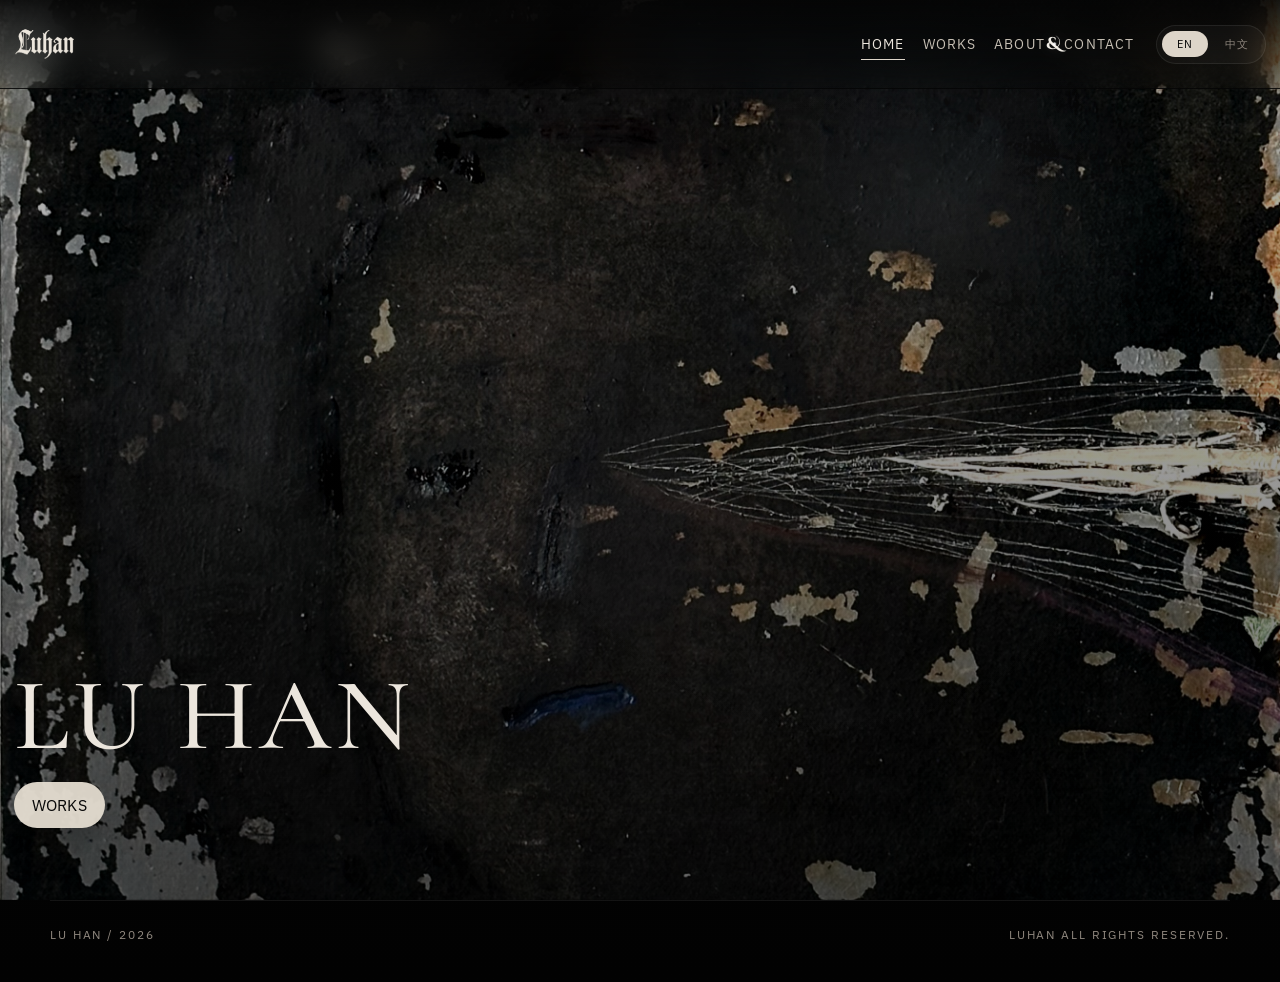
==== index.html @ 424c0e3d "Initial site release" ====
﻿<!DOCTYPE html>
<html lang="en">
  <head>
    <meta charset="UTF-8">
    <meta name="viewport" content="width=device-width, initial-scale=1.0">
    <title>Lu Han</title>
    <meta name="description" content="Official website of painter Lu Han.">
    <link rel="preconnect" href="https://fonts.googleapis.com">
    <link rel="preconnect" href="https://fonts.gstatic.com" crossorigin>
    <link href="https://fonts.googleapis.com/css2?family=Cinzel+Decorative:wght@400;700&family=Cormorant+Garamond:wght@400;500;600&family=IBM+Plex+Sans:wght@300;400;500;600&family=Noto+Serif+SC:wght@400;500;600&display=swap" rel="stylesheet">
    <link rel="stylesheet" href="./assets/css/styles.css">
    <script src="./assets/js/site-data.js" defer></script>
    <script src="./assets/js/site.js" defer></script>
  </head>
  <body data-page="home" data-base=".">
    <header class="site-header">
      <div class="site-header__inner">
        <a class="brand brand--home" href="./index.html" aria-label="Lu Han home">
          <img class="brand__signature" id="home-brand-logo" src="" alt="">
        </a>
        <div class="site-nav">
          <nav class="site-nav__links" aria-label="Primary">
            <a href="./index.html" aria-current="page" data-i18n="nav.home">Home</a>
            <a href="./works/index.html" data-i18n="nav.works">Works</a>
            <a href="./about.html" data-i18n="nav.aboutContact">About&Contact</a>
          </nav>
          <div class="language-toggle" aria-label="Language switcher">
            <button class="language-toggle__button" type="button" data-lang-button="en">EN</button>
            <button class="language-toggle__button" type="button" data-lang-button="zh">中文</button>
          </div>
        </div>
      </div>
    </header>

    <main class="main">
      <section class="hero" aria-label="Homepage hero">
        <div class="hero__stage" id="hero-stage" aria-hidden="true"></div>
        <div class="hero__inner">
          <div class="hero__content reveal">
            <h1 class="hero__artist" data-artist-name>Lu Han</h1>
            <div class="hero__cta-row">
              <a class="button-link" href="./works/index.html" data-i18n="home.ctaYear">WORKS</a>
            </div>
          </div>
        </div>
      </section>
    </main>

    <footer class="site-footer">
      <div class="site-footer__inner">
        <span><span data-artist-name>Lu Han</span> / <span data-current-year></span></span>
        <div class="site-footer__links">

          <span>LUHAN All rights reserved.</span>

        </div>
      </div>
    </footer>
  </body>
</html>
---- assets/css/styles.css ----
﻿:root {
  --bg: #050505;
  --bg-deep: #020202;
  --bg-panel: rgba(14, 14, 14, 0.84);
  --bg-panel-strong: rgba(18, 18, 18, 0.92);
  --text: #ece6dd;
  --text-soft: #c5beb3;
  --text-dim: #8f877e;
  --line: rgba(255, 255, 255, 0.08);
  --line-strong: rgba(255, 255, 255, 0.16);
  --accent: #ddd5c9;
  --accent-soft: rgba(221, 213, 201, 0.12);
  --shadow: 0 24px 90px rgba(0, 0, 0, 0.34);
  --radius-lg: 28px;
  --radius-md: 18px;
  --radius-sm: 12px;
  --site-width: min(1180px, calc(100vw - 56px));
  --site-width-wide: min(1360px, calc(100vw - 48px));
  --header-height: 88px;
  --sans: "IBM Plex Sans", "Segoe UI", sans-serif;
  --serif: "Cormorant Garamond", Georgia, serif;
  --serif-zh: "Noto Serif SC", "Source Han Serif SC", serif;
  --display: "Cinzel Decorative", "Cormorant Garamond", serif;
  --transition-fast: 220ms ease;
  --transition-medium: 360ms cubic-bezier(0.2, 0.7, 0.2, 1);
  --transition-slow: 520ms cubic-bezier(0.18, 0.72, 0.2, 1);
}

* {
  box-sizing: border-box;
}

html {
  color-scheme: dark;
  scroll-behavior: smooth;
}

body {
  margin: 0;
  min-height: 100vh;
  color: var(--text);
  background:
    radial-gradient(circle at top left, rgba(94, 86, 77, 0.12), transparent 34%),
    radial-gradient(circle at 78% 12%, rgba(255, 255, 255, 0.045), transparent 24%),
    linear-gradient(180deg, #080808 0%, #040404 46%, #020202 100%);
  font-family: var(--sans);
  letter-spacing: 0.01em;
  overflow-x: hidden;
  position: relative;
}

body::before,
body::after {
  content: "";
  position: fixed;
  inset: 0;
  pointer-events: none;
  z-index: -2;
}

body::before {
  background:
    linear-gradient(90deg, rgba(255, 255, 255, 0.018) 1px, transparent 1px),
    linear-gradient(rgba(255, 255, 255, 0.018) 1px, transparent 1px);
  background-size: 78px 78px;
  mask-image: radial-gradient(circle at center, black, transparent 86%);
  opacity: 0.2;
}

body::after {
  background:
    radial-gradient(circle at 24% 16%, rgba(255, 255, 255, 0.04), transparent 18%),
    radial-gradient(circle at 74% 28%, rgba(255, 255, 255, 0.028), transparent 26%),
    radial-gradient(circle at 50% 100%, rgba(255, 255, 255, 0.02), transparent 34%);
  opacity: 0.5;
  z-index: -3;
}

a {
  color: inherit;
  text-decoration: none;
}

button,
a {
  -webkit-tap-highlight-color: transparent;
}

img {
  display: block;
  max-width: 100%;
}

button {
  font: inherit;
  color: inherit;
  background: none;
  border: 0;
  cursor: pointer;
}

body[data-lang="zh"] h1,
body[data-lang="zh"] h2,
body[data-lang="zh"] h3,
body[data-lang="zh"] .brand__name,
body[data-lang="zh"] .hero__artist,
body[data-lang="zh"] .page-title,
body[data-lang="zh"] .archive-title,
body[data-lang="zh"] .year-card__year,
body[data-lang="zh"] .scale-group__title,
body[data-lang="zh"] .modal__title {
  font-family: var(--serif-zh);
}

.site-header {
  position: sticky;
  top: 0;
  z-index: 40;
  backdrop-filter: blur(18px);
  background: linear-gradient(180deg, rgba(5, 5, 5, 0.94), rgba(5, 5, 5, 0.6));
  border-bottom: 1px solid rgba(255, 255, 255, 0.05);
}

body[data-page="home"] .site-header {
  position: fixed;
  left: 0;
  right: 0;
  background: linear-gradient(180deg, rgba(5, 5, 5, 0.88), rgba(5, 5, 5, 0.1));
  border-bottom-color: transparent;
}

.site-header__inner,
.site-footer__inner,
.site-shell,
.hero__inner {
  width: var(--site-width);
  margin: 0 auto;
}

.site-shell--wide {
  width: var(--site-width-wide);
}

.site-header__inner {
  min-height: var(--header-height);
  display: flex;
  align-items: center;
  justify-content: space-between;
  gap: 28px;
}

.brand {
  display: inline-flex;
  align-items: center;
  gap: 12px;
  min-width: 0;
}

.brand__crest {
  width: 34px;
  height: 34px;
  border-radius: 50%;
  border: 1px solid rgba(255, 255, 255, 0.12);
  background:
    radial-gradient(circle at 35% 35%, rgba(255, 255, 255, 0.24), transparent 42%),
    linear-gradient(135deg, rgba(255, 255, 255, 0.06), rgba(255, 255, 255, 0.02));
  box-shadow: inset 0 0 0 1px rgba(255, 255, 255, 0.04);
}

.brand__meta {
  min-width: 0;
}

.brand__name {
  margin: 0;
  font-family: var(--display);
  font-size: 1.08rem;
  letter-spacing: 0.14em;
  text-transform: uppercase;
  font-weight: 600;
}

.site-nav {
  display: flex;
  align-items: center;
  gap: 22px;
}

.site-nav__links {
  display: flex;
  align-items: center;
  gap: 18px;
  font-size: 0.88rem;
  letter-spacing: 0.08em;
  text-transform: uppercase;
}

.site-nav__links a {
  position: relative;
  padding: 8px 0;
  color: var(--text-soft);
  transition: color var(--transition-fast);
}

.site-nav__links a::after {
  content: "";
  position: absolute;
  left: 0;
  bottom: 1px;
  width: 100%;
  height: 1px;
  background: var(--accent);
  transform: scaleX(0);
  transform-origin: left;
  transition: transform var(--transition-medium);
}

.site-nav__links a:hover,
.site-nav__links a[aria-current="page"] {
  color: var(--text);
}

.site-nav__links a:hover::after,
.site-nav__links a[aria-current="page"]::after {
  transform: scaleX(1);
}

.nav-about-contact {
  display: inline-flex;
  align-items: baseline;
  gap: 0.08em;
  white-space: nowrap;
}

.nav-about-contact__word {
  display: block;
}

.nav-about-contact__amps {
  display: inline-flex;
  align-items: center;
  margin: 0 0.04em;
}

.nav-about-contact__amp {
  position: relative;
  display: inline-grid;
  place-items: center;
  font-family: var(--display);
  font-size: 1.22em;
  line-height: 0.92;
  font-weight: 700;
  color: rgba(247, 243, 236, 0.98);
  text-shadow: 0 0 10px rgba(255, 255, 255, 0.08), 0 0 24px rgba(255, 255, 255, 0.04);
  transform-origin: center center;
}

.nav-about-contact__amp--orbit {
  animation: navAmpOrbitGlow 4.2s ease-in-out infinite;
}

.nav-about-contact__amp--orbit::after {
  content: "";
  position: absolute;
  width: 0.27em;
  height: 0.27em;
  border-radius: 999px;
  background: radial-gradient(circle, rgba(255, 255, 255, 0.99) 0%, rgba(255, 255, 255, 0.74) 34%, rgba(255, 255, 255, 0.14) 64%, rgba(255, 255, 255, 0) 100%);
  box-shadow: 0 0 20px rgba(255, 255, 255, 0.52);
  animation: navAmpSparkOrbit 6.8s linear infinite;
  pointer-events: none;
}

@keyframes navAmpOrbitGlow {
  0%,
  100% {
    text-shadow: 0 0 10px rgba(255, 255, 255, 0.08), 0 0 24px rgba(255, 255, 255, 0.04);
  }
  50% {
    text-shadow: 0 0 16px rgba(255, 255, 255, 0.14), 0 0 30px rgba(255, 255, 255, 0.1);
  }
}

@keyframes navAmpSparkOrbit {
  0% { transform: translate3d(-0.06em, -0.64em, 0) scale(0.82); opacity: 0.22; }
  10% { transform: translate3d(0.18em, -0.5em, 0) scale(1); opacity: 0.96; }
  20% { transform: translate3d(0.4em, -0.22em, 0) scale(0.88); opacity: 0.62; }
  30% { transform: translate3d(0.34em, 0.1em, 0) scale(0.96); opacity: 0.92; }
  40% { transform: translate3d(0.16em, 0.44em, 0) scale(0.86); opacity: 0.56; }
  50% { transform: translate3d(-0.06em, 0.6em, 0) scale(0.8); opacity: 0.24; }
  60% { transform: translate3d(-0.28em, 0.36em, 0) scale(1); opacity: 0.9; }
  70% { transform: translate3d(-0.34em, 0.04em, 0) scale(0.86); opacity: 0.52; }
  80% { transform: translate3d(-0.18em, -0.24em, 0) scale(0.98); opacity: 0.92; }
  90% { transform: translate3d(0.02em, -0.46em, 0) scale(0.86); opacity: 0.58; }
  100% { transform: translate3d(-0.06em, -0.64em, 0) scale(0.82); opacity: 0.22; }
}


.language-toggle {
  display: inline-flex;
  align-items: center;
  gap: 6px;
  padding: 6px;
  border-radius: 999px;
  border: 1px solid rgba(255, 255, 255, 0.08);
  background: rgba(255, 255, 255, 0.03);
}

.language-toggle__button {
  min-width: 52px;
  padding: 7px 12px;
  border-radius: 999px;
  font-size: 0.76rem;
  letter-spacing: 0.1em;
  text-transform: uppercase;
  color: var(--text-dim);
  transition:
    color var(--transition-fast),
    background var(--transition-fast),
    transform var(--transition-fast);
}

.language-toggle__button:hover {
  color: var(--text);
}

.language-toggle__button.is-active {
  color: #050505;
  background: var(--accent);
  transform: translateY(-1px);
}

.main {
  position: relative;
}

.page-shell {
  padding-top: 132px;
  padding-bottom: 88px;
}

.page-head {
  display: grid;
  gap: 14px;
  padding-bottom: 30px;
  border-bottom: 1px solid rgba(255, 255, 255, 0.06);
}

.page-head--compact {
  gap: 20px;
}

.page-title,
.archive-title {
  margin: 0;
  font-family: var(--serif);
  font-size: clamp(2.5rem, 5.2vw, 4.8rem);
  font-weight: 500;
  line-height: 0.92;
  letter-spacing: 0.01em;
}

.page-copy,
.archive-copy,
.about-copy,
.contact-copy,
.modal__meta-value,
.contact-brand__copy {
  margin: 0;
  max-width: 760px;
  color: var(--text-soft);
  font-size: 0.98rem;
  line-height: 1.82;
}

.archive-switch {
  display: inline-flex;
  align-items: center;
  gap: 8px;
  width: fit-content;
  padding: 6px;
  border-radius: 999px;
  border: 1px solid rgba(255, 255, 255, 0.08);
  background: rgba(255, 255, 255, 0.03);
}

.archive-switch__link {
  padding: 9px 16px;
  border-radius: 999px;
  color: var(--text-dim);
  font-size: 0.76rem;
  letter-spacing: 0.14em;
  text-transform: uppercase;
  transition:
    color var(--transition-fast),
    background var(--transition-fast),
    transform var(--transition-fast);
}

.archive-switch__link:hover {
  color: var(--text);
}

.archive-switch__link.is-active {
  color: #050505;
  background: var(--accent);
  transform: translateY(-1px);
}

.hero {
  position: relative;
  min-height: 100vh;
  display: flex;
  align-items: flex-end;
  padding: 144px 0 72px;
  overflow: hidden;
}

.hero::before,
.hero::after {
  content: "";
  position: absolute;
  inset: 0;
}

.hero::before {
  background:
    linear-gradient(180deg, rgba(2, 2, 2, 0.48) 0%, rgba(2, 2, 2, 0.1) 24%, rgba(2, 2, 2, 0.92) 100%),
    radial-gradient(circle at 78% 22%, rgba(255, 255, 255, 0.06), transparent 20%);
  z-index: 1;
}

.hero::after {
  background:
    linear-gradient(90deg, rgba(255, 255, 255, 0.025) 1px, transparent 1px),
    radial-gradient(circle at 65% 46%, rgba(255, 255, 255, 0.05), transparent 34%);
  background-size: 108px 108px, auto;
  mix-blend-mode: screen;
  opacity: 0.18;
  z-index: 2;
}

.hero__stage {
  position: absolute;
  inset: 0;
  overflow: hidden;
}

.hero-slide {
  position: absolute;
  inset: 0;
  opacity: 0;
  transition: opacity 1.15s ease;
}

.hero-slide.is-active {
  opacity: 1;
}

.hero-slide img {
  width: 112%;
  height: 110%;
  object-fit: cover;
  object-position: 52% 48%;
  filter: saturate(0.68) brightness(0.48) contrast(1.08);
  animation: heroDrift 22s cubic-bezier(0.42, 0.06, 0.26, 0.98) infinite alternate;
}

.hero__inner {
  position: relative;
  z-index: 4;
  display: grid;
  gap: 24px;
}

.hero__content {
  display: grid;
  gap: 22px;
  width: fit-content;
}

.hero__artist {
  margin: 0;
  font-family: var(--serif);
  font-size: clamp(3.2rem, 8vw, 7rem);
  font-weight: 500;
  line-height: 0.88;
  letter-spacing: 0.04em;
  text-transform: uppercase;
}

.hero__cta-row {
  display: flex;
  flex-wrap: wrap;
  gap: 14px;
  align-items: center;
}

.button-link,
.ghost-link {
  display: inline-flex;
  align-items: center;
  justify-content: center;
  gap: 10px;
  min-height: 46px;
  padding: 12px 18px;
  border-radius: 999px;
  transition:
    transform var(--transition-fast),
    background var(--transition-fast),
    color var(--transition-fast),
    border-color var(--transition-fast);
}

.button-link {
  background: rgba(230, 223, 210, 0.94);
  color: #090909;
  box-shadow: 0 18px 32px rgba(0, 0, 0, 0.24);
}

.ghost-link {
  border: 1px solid rgba(255, 255, 255, 0.14);
  color: var(--text-soft);
  background: rgba(255, 255, 255, 0.03);
}

.button-link:hover,
.ghost-link:hover,
.year-card:hover,
.art-card:hover,
.contact-card:hover {
  transform: translateY(-2px);
}

.year-grid,
.archive-grid,
.scale-stack,
.contact-grid,
.about-stack,
.about-side,
.info-list,
.about-contact-grid {
  display: grid;
}

.year-grid {
  margin-top: 42px;
  grid-template-columns: repeat(2, minmax(0, 1fr));
  gap: 22px;
}

.year-card {
  position: relative;
  min-height: 260px;
  overflow: hidden;
  border-radius: var(--radius-lg);
  border: 1px solid rgba(255, 255, 255, 0.08);
  background: linear-gradient(180deg, rgba(255, 255, 255, 0.045), rgba(255, 255, 255, 0.02));
  box-shadow: var(--shadow);
  isolation: isolate;
  transition:
    transform var(--transition-fast),
    border-color var(--transition-fast),
    box-shadow var(--transition-fast);
}

.year-card:hover {
  border-color: rgba(255, 255, 255, 0.16);
  box-shadow: 0 24px 84px rgba(0, 0, 0, 0.42);
}

.year-card__media,
.year-card__overlay {
  position: absolute;
  inset: 0;
}

.year-card__media img {
  width: 100%;
  height: 100%;
  object-fit: cover;
  transform: scale(1.03);
  filter: saturate(0.72) brightness(0.44);
  transition: transform var(--transition-slow), filter var(--transition-medium);
}

.year-card:hover .year-card__media img {
  transform: scale(1.07);
  filter: saturate(0.82) brightness(0.52);
}

.year-card__overlay {
  background:
    linear-gradient(180deg, rgba(4, 4, 4, 0.14), rgba(4, 4, 4, 0.86) 80%),
    linear-gradient(120deg, rgba(255, 255, 255, 0.06), transparent 38%);
}

.year-card__content {
  position: relative;
  z-index: 2;
  height: 100%;
  display: grid;
  align-content: end;
  gap: 12px;
  padding: 24px;
}

.year-card__topline,
.year-card__cta,
.archive-meta,
.scale-group__count,
.art-card__year,
.modal__meta-label,
.site-footer__inner {
  font-size: 0.74rem;
  letter-spacing: 0.16em;
  text-transform: uppercase;
}

.year-card__topline,
.scale-group__count,
.art-card__year,
.modal__meta-label {
  color: var(--text-dim);
}

.year-card__year {
  font-family: var(--display);
  font-size: clamp(2.2rem, 5vw, 3.5rem);
  letter-spacing: 0.08em;
}

.year-card__copy,
.art-card__detail,
.info-list__value,
.contact-card__handle,
.contact-card__note {
  margin: 0;
  color: var(--text-soft);
  line-height: 1.7;
}

.year-card__copy {
  max-width: 32ch;
  font-size: 0.95rem;
}

.year-card__cta {
  color: var(--text);
}

.archive-head {
  display: grid;
  gap: 24px;
}

.archive-topline {
  display: flex;
  align-items: center;
  justify-content: space-between;
  gap: 18px;
  flex-wrap: wrap;
}

.archive-meta {
  display: inline-flex;
  align-items: center;
  gap: 16px;
  color: var(--text-dim);
}

.archive-meta__divider {
  width: 1px;
  height: 14px;
  background: rgba(255, 255, 255, 0.12);
}

.archive-grid {
  margin-top: 40px;
  grid-template-columns: repeat(4, minmax(0, 1fr));
  gap: 22px;
}

.archive-grid--scale {
  margin-top: 24px;
}

.art-card {
  display: grid;
  overflow: hidden;
  padding: 0;
  border-radius: 22px;
  border: 1px solid rgba(255, 255, 255, 0.08);
  background: rgba(14, 14, 14, 0.9);
  text-align: left;
  transition:
    transform var(--transition-fast),
    border-color var(--transition-fast),
    background var(--transition-fast);
}

.art-card:hover {
  border-color: rgba(255, 255, 255, 0.16);
  background: rgba(18, 18, 18, 0.98);
}

.art-card__image {
  position: relative;
  aspect-ratio: 0.88;
  overflow: hidden;
}

.art-card__image::after {
  content: "";
  position: absolute;
  inset: auto 0 0;
  height: 38%;
  background: linear-gradient(180deg, transparent, rgba(0, 0, 0, 0.45));
  pointer-events: none;
}

.art-card__image img {
  width: 100%;
  height: 100%;
  object-fit: cover;
  transform: scale(1.01);
  filter: saturate(0.86) brightness(0.95);
  transition: transform var(--transition-medium), filter var(--transition-medium);
}

.art-card:hover .art-card__image img {
  transform: scale(1.04);
  filter: saturate(0.95) brightness(1.02);
}

.art-card__body {
  display: grid;
  gap: 10px;
  padding: 15px 16px 18px;
}

.art-card__title {
  margin: 0;
  font-family: var(--serif);
  font-size: 1.2rem;
  line-height: 1.02;
  font-weight: 500;
}

.art-card__detail {
  font-size: 0.84rem;
}

.art-card__detail--dim {
  color: var(--text-dim);
}

.scale-stack {
  gap: 26px;
  margin-top: 36px;
}

.scale-group {
  padding: 24px;
  border-radius: var(--radius-lg);
  border: 1px solid rgba(255, 255, 255, 0.08);
  background: linear-gradient(180deg, rgba(255, 255, 255, 0.045), rgba(255, 255, 255, 0.02));
  box-shadow: var(--shadow);
}

.scale-group__head {
  display: flex;
  align-items: baseline;
  justify-content: space-between;
  gap: 16px;
  flex-wrap: wrap;
}

.scale-group__title {
  margin: 0;
  font-family: var(--serif);
  font-size: clamp(1.8rem, 3vw, 2.6rem);
  font-weight: 500;
}

.about-layout {
  display: grid;
  grid-template-columns: minmax(0, 1fr) minmax(320px, 0.72fr);
  gap: 34px;
  margin-top: 40px;
}

.about-stack,
.about-side {
  gap: 22px;
}

.content-panel,
.info-panel,
.about-portrait,
.contact-card,
.contact-brand,
.about-contact-card {
  padding: 26px;
  border-radius: var(--radius-lg);
  border: 1px solid rgba(255, 255, 255, 0.08);
  background: linear-gradient(180deg, rgba(255, 255, 255, 0.045), rgba(255, 255, 255, 0.02));
  box-shadow: var(--shadow);
}

.content-panel--slim {
  padding-top: 18px;
  padding-bottom: 18px;
}

.about-subtitle {
  margin: 0 0 14px;
  font-family: var(--serif);
  font-size: 1.8rem;
  font-weight: 500;
}

.about-copy + .about-copy {
  margin-top: 12px;
}

.about-portrait {
  overflow: hidden;
  padding: 0;
  min-height: 420px;
}

.about-portrait img {
  width: 100%;
  height: 100%;
  object-fit: cover;
  object-position: center 18%;
  filter: grayscale(0.1) contrast(1.03) brightness(0.94);
}

.info-list {
  gap: 14px;
}

.info-list__item {
  display: grid;
  gap: 4px;
  padding-bottom: 12px;
  border-bottom: 1px solid rgba(255, 255, 255, 0.06);
}

.info-list__item:last-child {
  padding-bottom: 0;
  border-bottom: 0;
}

.info-list__label {
  color: var(--text-dim);
  font-size: 0.74rem;
  letter-spacing: 0.16em;
  text-transform: uppercase;
}


.about-contact-section {
  display: grid;
  gap: 18px;
  margin-top: 42px;
}

.about-contact-head {
  margin-top: 8px;
}

.about-contact-title {
  margin-bottom: 0;
}

.about-contact-grid {
  grid-template-columns: repeat(3, minmax(0, 1fr));
  gap: 20px;
}

.about-contact-card {
  min-height: 120px;
  display: flex;
  align-items: center;
  transition:
    transform var(--transition-fast),
    border-color var(--transition-fast),
    background var(--transition-fast),
    box-shadow var(--transition-fast);
}

.about-contact-card:hover {
  transform: translateY(-2px);
  border-color: rgba(255, 255, 255, 0.16);
  background: linear-gradient(180deg, rgba(255, 255, 255, 0.065), rgba(255, 255, 255, 0.025));
}

.about-contact-card__line {
  display: flex;
  align-items: center;
  gap: 18px;
  min-width: 0;
}

.about-contact-card__handle {
  min-width: 0;
  font-size: clamp(1rem, 1.7vw, 1.18rem);
  font-weight: 500;
  letter-spacing: 0.02em;
  color: var(--text);
  line-height: 1.35;
  word-break: break-word;
  transition: transform var(--transition-fast), filter var(--transition-fast), opacity var(--transition-fast), color var(--transition-fast);
}

.about-contact-card__handle:hover {
  transform: translateX(1px);
}

.about-contact-card__handle--instagram {
  background-image: linear-gradient(90deg, #feda75 0%, #fa7e1e 20%, #d62976 48%, #962fbf 74%, #4f5bd5 100%);
  -webkit-background-clip: text;
  background-clip: text;
  color: transparent;
  filter: saturate(0.95) brightness(0.98);
}

.about-contact-card__handle--instagram:hover {
  filter: saturate(1.08) brightness(1.05);
}

.about-contact-card__handle--xiaohongshu {
  color: #ff2442;
}

.about-contact-card__handle--xiaohongshu:hover {
  color: #ff5a72;
}

.about-contact-card__handle--wechat {
  color: #7fdc71;
}

.about-contact-card__handle--wechat:hover {
  color: #a4ee8f;
}

.contact-icon--instagram {
  color: #f7d5ef;
  background:
    radial-gradient(circle at 30% 24%, rgba(254, 218, 117, 0.24), transparent 38%),
    linear-gradient(135deg, rgba(214, 41, 118, 0.16), rgba(79, 91, 213, 0.2));
  border-color: rgba(214, 41, 118, 0.22);
}

.contact-icon--xiaohongshu {
  color: #ff2442;
  background: rgba(255, 36, 66, 0.12);
  border-color: rgba(255, 36, 66, 0.24);
}

.contact-icon--wechat {
  color: #7fdc71;
  background: rgba(88, 214, 97, 0.12);
  border-color: rgba(88, 214, 97, 0.24);
}

.about-contact-grid .about-contact-card.reveal {
  opacity: 0;
  transform: translate3d(-54px, 0, 0);
  transition: opacity 1080ms cubic-bezier(0.18, 0.72, 0.18, 1), transform 1080ms cubic-bezier(0.18, 0.72, 0.18, 1);
}

.about-contact-grid .about-contact-card.reveal.is-visible {
  opacity: 1;
  transform: translate3d(0, 0, 0);
}

.about-contact-grid .about-contact-card:nth-child(1).reveal {
  transition-delay: 120ms;
}

.about-contact-grid .about-contact-card:nth-child(2).reveal {
  transition-delay: 290ms;
}

.about-contact-grid .about-contact-card:nth-child(3).reveal {
  transition-delay: 460ms;
}

.contact-stage {
  position: relative;
  overflow: hidden;
}

.contact-stage__background,
.contact-stage__veil {
  position: absolute;
  inset: 0;
  pointer-events: none;
}

.contact-stage__background img {
  width: 100%;
  height: 100%;
  object-fit: cover;
  filter: grayscale(1) brightness(0.2) contrast(1.02);
  opacity: 0.17;
  transform: scale(1.06);
  animation: contactDrift 30s ease-in-out infinite alternate;
}

.contact-stage__veil {
  background:
    linear-gradient(180deg, rgba(3, 3, 3, 0.64), rgba(3, 3, 3, 0.82)),
    radial-gradient(circle at 30% 22%, rgba(255, 255, 255, 0.04), transparent 24%);
}

.contact-stage .site-shell {
  position: relative;
  z-index: 2;
}

.contact-layout {
  display: grid;
  grid-template-columns: minmax(0, 1.02fr) minmax(320px, 0.76fr);
  gap: 28px;
  margin-top: 40px;
}

.contact-grid {
  grid-template-columns: repeat(2, minmax(0, 1fr));
  gap: 20px;
}

.contact-card {
  min-height: 250px;
  align-content: space-between;
  transition:
    transform var(--transition-fast),
    border-color var(--transition-fast),
    background var(--transition-fast);
}

.contact-card:hover {
  border-color: rgba(255, 255, 255, 0.16);
  background: linear-gradient(180deg, rgba(255, 255, 255, 0.065), rgba(255, 255, 255, 0.025));
}

.contact-card__header {
  display: grid;
  gap: 18px;
}

.contact-icon {
  width: 54px;
  height: 54px;
  display: inline-grid;
  place-items: center;
  border-radius: 18px;
  background: rgba(255, 255, 255, 0.05);
  border: 1px solid rgba(255, 255, 255, 0.08);
}

.contact-icon svg {
  width: 26px;
  height: 26px;
}

.contact-card__title {
  margin: 0;
  font-family: var(--serif);
  font-size: 1.54rem;
  font-weight: 500;
}

.contact-card__handle {
  font-size: 1rem;
}

.contact-card__note {
  color: var(--text-dim);
  font-size: 0.84rem;
}

.contact-card__cta {
  margin-top: auto;
  display: inline-flex;
  align-items: center;
  gap: 8px;
  color: var(--text);
  font-size: 0.78rem;
  letter-spacing: 0.16em;
  text-transform: uppercase;
}

.contact-brand {
  position: relative;
  overflow: hidden;
  min-height: 250px;
}

.contact-brand__watermark {
  position: absolute;
  inset: 20px 20px auto auto;
  width: min(40%, 210px);
  opacity: 0.14;
  mix-blend-mode: screen;
  pointer-events: none;
}

.contact-brand__seal {
  width: 84px;
  height: 84px;
  border-radius: 18px;
  object-fit: cover;
  filter: grayscale(1) contrast(1.04);
  margin-bottom: 18px;
}

.contact-brand__meta {
  position: relative;
  z-index: 2;
  display: grid;
  gap: 10px;
  max-width: 30ch;
}

.site-footer {
  padding: 0 0 40px;
}

.site-footer__inner {
  display: flex;
  align-items: center;
  justify-content: space-between;
  gap: 20px;
  padding-top: 26px;
  border-top: 1px solid rgba(255, 255, 255, 0.07);
  color: var(--text-dim);
}

.site-footer__links {
  display: inline-flex;
  align-items: center;
  gap: 18px;
}

.modal {
  position: fixed;
  inset: 0;
  display: grid;
  place-items: center;
  padding: 22px;
  z-index: 60;
}

.modal[hidden] {
  display: none;
}

.modal__backdrop {
  position: absolute;
  inset: 0;
  background: rgba(0, 0, 0, 0.78);
  backdrop-filter: blur(16px);
}

.modal__dialog {
  position: relative;
  z-index: 2;
  width: min(1180px, calc(100vw - 32px));
  max-height: min(880px, calc(100vh - 32px));
  display: grid;
  grid-template-columns: minmax(0, 1.18fr) minmax(320px, 0.74fr);
  overflow: hidden;
  border-radius: 30px;
  border: 1px solid rgba(255, 255, 255, 0.12);
  background: rgba(7, 7, 7, 0.98);
  box-shadow: 0 40px 120px rgba(0, 0, 0, 0.5);
}

.modal__figure {
  min-height: 100%;
  background: #090909;
}

.modal__figure img {
  width: 100%;
  height: 100%;
  object-fit: contain;
  max-height: min(880px, calc(100vh - 32px));
}

.modal__body {
  display: grid;
  align-content: start;
  gap: 16px;
  padding: 28px 28px 30px;
  border-left: 1px solid rgba(255, 255, 255, 0.06);
  overflow-y: auto;
}

.modal__close {
  position: absolute;
  top: 16px;
  right: 16px;
  z-index: 3;
  width: 40px;
  height: 40px;
  border-radius: 50%;
  display: grid;
  place-items: center;
  background: rgba(0, 0, 0, 0.4);
  border: 1px solid rgba(255, 255, 255, 0.08);
  transition: background var(--transition-fast), transform var(--transition-fast);
}

.modal__close:hover {
  background: rgba(255, 255, 255, 0.08);
  transform: rotate(90deg);
}

.modal__eyebrow {
  margin: 0;
  color: var(--text-dim);
  font-size: 0.76rem;
  letter-spacing: 0.18em;
  text-transform: uppercase;
}

.modal__title {
  margin: 0;
  font-family: var(--serif);
  font-size: 2.3rem;
  font-weight: 500;
  line-height: 0.94;
}

.modal__meta-grid {
  display: grid;
  gap: 14px;
  margin-top: 6px;
  padding-top: 18px;
  border-top: 1px solid rgba(255, 255, 255, 0.07);
}

.modal__meta-row {
  display: grid;
  gap: 6px;
}

.reveal {
  opacity: 0;
  transform: translateY(18px);
  transition: opacity var(--transition-slow), transform var(--transition-slow);
}

.reveal.is-visible {
  opacity: 1;
  transform: translateY(0);
}


/* v15 works text cascade */
body[data-page="works-year"] .page-head > *,
body[data-page="works-scale"] .page-head > *,
body[data-page="archive-year"] .archive-head > *,
body[data-page="works-year"] .year-card__content > *,
body[data-page="works-scale"] .scale-group__head > *,
body[data-page="works-scale"] .art-card__body > *,
body[data-page="archive-year"] .art-card__body > * {
  opacity: 0;
  transform: translate3d(0, 16px, 0);
}

body[data-page="works-year"] .page-head.reveal.is-visible > *,
body[data-page="works-scale"] .page-head.reveal.is-visible > *,
body[data-page="archive-year"] .archive-head.reveal.is-visible > *,
body[data-page="works-year"] .year-card.reveal.is-visible .year-card__content > *,
body[data-page="works-scale"] .scale-group.reveal.is-visible .scale-group__head > *,
body[data-page="works-scale"] .art-card.reveal.is-visible .art-card__body > *,
body[data-page="archive-year"] .art-card.reveal.is-visible .art-card__body > * {
  animation: worksTextCascade 860ms cubic-bezier(0.18, 0.72, 0.2, 1) forwards;
}

body[data-page="works-year"] .page-head.reveal.is-visible > *:nth-child(1),
body[data-page="works-scale"] .page-head.reveal.is-visible > *:nth-child(1),
body[data-page="archive-year"] .archive-head.reveal.is-visible > *:nth-child(1),
body[data-page="works-year"] .year-card.reveal.is-visible .year-card__content > *:nth-child(1),
body[data-page="works-scale"] .scale-group.reveal.is-visible .scale-group__head > *:nth-child(1),
body[data-page="works-scale"] .art-card.reveal.is-visible .art-card__body > *:nth-child(1),
body[data-page="archive-year"] .art-card.reveal.is-visible .art-card__body > *:nth-child(1) {
  animation-delay: 70ms;
}

body[data-page="works-year"] .page-head.reveal.is-visible > *:nth-child(2),
body[data-page="works-scale"] .page-head.reveal.is-visible > *:nth-child(2),
body[data-page="archive-year"] .archive-head.reveal.is-visible > *:nth-child(2),
body[data-page="works-year"] .year-card.reveal.is-visible .year-card__content > *:nth-child(2),
body[data-page="works-scale"] .scale-group.reveal.is-visible .scale-group__head > *:nth-child(2),
body[data-page="works-scale"] .art-card.reveal.is-visible .art-card__body > *:nth-child(2),
body[data-page="archive-year"] .art-card.reveal.is-visible .art-card__body > *:nth-child(2) {
  animation-delay: 170ms;
}

body[data-page="archive-year"] .archive-head.reveal.is-visible > *:nth-child(3),
body[data-page="works-year"] .year-card.reveal.is-visible .year-card__content > *:nth-child(3),
body[data-page="works-scale"] .art-card.reveal.is-visible .art-card__body > *:nth-child(3),
body[data-page="archive-year"] .art-card.reveal.is-visible .art-card__body > *:nth-child(3) {
  animation-delay: 270ms;
}

body[data-page="works-year"] .year-card.reveal.is-visible .year-card__content > *:nth-child(4),
body[data-page="works-scale"] .art-card.reveal.is-visible .art-card__body > *:nth-child(4),
body[data-page="archive-year"] .art-card.reveal.is-visible .art-card__body > *:nth-child(4) {
  animation-delay: 360ms;
}

@keyframes worksTextCascade {
  0% {
    opacity: 0;
    transform: translate3d(0, 16px, 0);
  }
  100% {
    opacity: 1;
    transform: translate3d(0, 0, 0);
  }
}

/* about text cascade */
body[data-page="about"] .content-panel > *,
body[data-page="about"] .info-panel > *,
body[data-page="about"] .about-contact-head > *,
body[data-page="about"] #about-bio-paragraphs > *,
body[data-page="about"] #about-statement-paragraphs > *,
body[data-page="about"] .info-list > * {
  opacity: 0;
  transform: translate3d(0, 16px, 0);
}

body[data-page="about"] .content-panel.reveal.is-visible > *,
body[data-page="about"] .info-panel.reveal.is-visible > *,
body[data-page="about"] .about-contact-head.reveal.is-visible > *,
body[data-page="about"] .content-panel.reveal.is-visible #about-bio-paragraphs > *,
body[data-page="about"] .content-panel.reveal.is-visible #about-statement-paragraphs > *,
body[data-page="about"] .info-panel.reveal.is-visible .info-list > * {
  animation: worksTextCascade 860ms cubic-bezier(0.18, 0.72, 0.2, 1) forwards;
}

body[data-page="about"] .content-panel.reveal.is-visible > *:nth-child(1),
body[data-page="about"] .info-panel.reveal.is-visible > *:nth-child(1),
body[data-page="about"] .about-contact-head.reveal.is-visible > *:nth-child(1),
body[data-page="about"] .content-panel.reveal.is-visible #about-bio-paragraphs > *:nth-child(1),
body[data-page="about"] .content-panel.reveal.is-visible #about-statement-paragraphs > *:nth-child(1),
body[data-page="about"] .info-panel.reveal.is-visible .info-list > *:nth-child(1) {
  animation-delay: 70ms;
}

body[data-page="about"] .content-panel.reveal.is-visible > *:nth-child(2),
body[data-page="about"] .info-panel.reveal.is-visible > *:nth-child(2),
body[data-page="about"] .content-panel.reveal.is-visible #about-bio-paragraphs > *:nth-child(2),
body[data-page="about"] .content-panel.reveal.is-visible #about-statement-paragraphs > *:nth-child(2),
body[data-page="about"] .info-panel.reveal.is-visible .info-list > *:nth-child(2) {
  animation-delay: 170ms;
}

body[data-page="about"] .content-panel.reveal.is-visible #about-bio-paragraphs > *:nth-child(3),
body[data-page="about"] .content-panel.reveal.is-visible #about-statement-paragraphs > *:nth-child(3),
body[data-page="about"] .info-panel.reveal.is-visible .info-list > *:nth-child(3) {
  animation-delay: 270ms;
}

body[data-page="about"] .content-panel.reveal.is-visible #about-bio-paragraphs > *:nth-child(4),
body[data-page="about"] .content-panel.reveal.is-visible #about-statement-paragraphs > *:nth-child(4),
body[data-page="about"] .info-panel.reveal.is-visible .info-list > *:nth-child(4) {
  animation-delay: 360ms;
}

body[data-page="about"] .content-panel.reveal.is-visible #about-bio-paragraphs > *:nth-child(5),
body[data-page="about"] .content-panel.reveal.is-visible #about-statement-paragraphs > *:nth-child(5),
body[data-page="about"] .info-panel.reveal.is-visible .info-list > *:nth-child(5) {
  animation-delay: 450ms;
}

@keyframes heroDrift {
  0% {
    transform: translate3d(-2.8%, 0, 0) scale(1.08);
  }
  100% {
    transform: translate3d(3.4%, -1.2%, 0) scale(1.13);
  }
}

@keyframes contactDrift {
  0% {
    transform: translate3d(-1.5%, 0, 0) scale(1.06);
  }
  100% {
    transform: translate3d(1.5%, -1%, 0) scale(1.1);
  }
}

@media (max-width: 1180px) {
  .archive-grid {
    grid-template-columns: repeat(3, minmax(0, 1fr));
  }

  .about-layout,
  .contact-layout {
    grid-template-columns: 1fr;
  }
}

@media (max-width: 920px) {
  :root {
    --site-width: min(100vw - 36px, 1180px);
    --site-width-wide: min(100vw - 36px, 1360px);
    --header-height: 80px;
  }

  .site-header__inner {
    gap: 16px;
  }

  .site-nav {
    gap: 14px;
  }

  .site-nav__links {
    gap: 12px;
    font-size: 0.82rem;
  }

  .hero {
    min-height: 100svh;
    padding-bottom: 58px;
  }

  .year-grid,
  .contact-grid,
  .archive-grid,
  .about-contact-grid {
    grid-template-columns: repeat(2, minmax(0, 1fr));
  }

  .modal__dialog {
    grid-template-columns: 1fr;
    max-height: calc(100vh - 24px);
  }

  .modal__figure {
    max-height: 56vh;
  }

  .modal__body {
    border-left: 0;
    border-top: 1px solid rgba(255, 255, 255, 0.06);
  }
}

@media (max-width: 720px) {
  .site-header__inner {
    align-items: flex-start;
    min-height: auto;
    padding: 14px 0;
    flex-direction: column;
  }

  .site-nav {
    width: 100%;
    justify-content: space-between;
    align-items: flex-start;
  }

  .site-nav__links {
    flex-wrap: wrap;
  }

  .page-shell {
    padding-top: 122px;
    padding-bottom: 62px;
  }

  .hero {
    padding-top: 150px;
  }

  .hero__artist {
    font-size: clamp(2.8rem, 14vw, 4.5rem);
  }

  .year-grid,
  .contact-grid,
  .archive-grid,
  .about-contact-grid {
    grid-template-columns: 1fr;
  }

  .content-panel,
  .info-panel,
  .contact-card,
  .contact-brand,
  .about-contact-card,
  .scale-group {
    padding: 20px;
  }

  .about-portrait {
    min-height: 360px;
  }

  .site-footer__inner {
    flex-direction: column;
    align-items: flex-start;
  }

  .site-footer__links {
    flex-wrap: wrap;
  }
}

@media (prefers-reduced-motion: reduce) {
  *,
  *::before,
  *::after {
    animation-duration: 1ms !important;
    animation-iteration-count: 1 !important;
    transition-duration: 1ms !important;
    scroll-behavior: auto !important;
  }

  .reveal {
    opacity: 1;
    transform: none;
  }
}

/* v3 refinements */
.brand--home {
  gap: 0;
}

.brand--home .brand__crest {
  display: none;
}

.brand__signature {
  display: block;
  width: auto;
  height: 44px;
  filter: none;
  opacity: 0.94;
}

body[data-page="home"] .site-header__inner {
  width: min(1320px, calc(100vw - 28px));
}

body[data-page="home"] .hero {
  width: 100vw;
  margin-left: calc(50% - 50vw);
  margin-right: calc(50% - 50vw);
}

body[data-page="home"] .hero__stage {
  left: 50%;
  width: 100vw;
  transform: translateX(-50%);
}

body[data-page="home"] .hero-slide img {
  width: 100%;
  height: 100%;
  object-fit: cover;
  object-position: center center;
  filter: saturate(0.76) brightness(0.56) contrast(1.04);
}

.modal__close {
  display: none !important;
}

.contact-stage__background img {
  object-fit: contain;
  object-position: center center;
  filter: saturate(0.82) brightness(0.46) contrast(1.03);
  opacity: 0.48;
  transform: scale(1.02);
  animation: contactDrift 36s ease-in-out infinite alternate;
}

.contact-stage__veil {
  background:
    linear-gradient(180deg, rgba(3, 3, 3, 0.38), rgba(3, 3, 3, 0.58)),
    radial-gradient(circle at 30% 22%, rgba(255, 255, 255, 0.05), transparent 24%);
}

.contact-brand__head {
  position: relative;
  z-index: 2;
  display: grid;
  gap: 18px;
}

.contact-icon--studio {
  overflow: hidden;
}

.contact-icon__image {
  width: 100%;
  height: 100%;
  object-fit: cover;
  filter: grayscale(1) contrast(1.04);
}

.contact-brand__watermark {
  opacity: 0.11;
}

.contact-brand__contacts {
  position: relative;
  z-index: 2;
  display: grid;
  gap: 14px;
  margin-top: 18px;
  padding-top: 18px;
  border-top: 1px solid rgba(255, 255, 255, 0.07);
}

.contact-detail {
  display: grid;
  gap: 4px;
}

.contact-detail__label {
  color: var(--text-dim);
  font-size: 0.72rem;
  letter-spacing: 0.16em;
  text-transform: uppercase;
}

.contact-detail__value {
  color: var(--text);
  line-height: 1.62;
  word-break: break-all;
}

.contact-detail__value:hover {
  color: var(--accent);
}

@media (max-width: 920px) {
  .modal {
    padding: 0;
    align-items: end;
  }

  .modal__dialog {
    width: 100vw;
    max-height: 92dvh;
    border-radius: 28px 28px 0 0;
    grid-template-columns: 1fr;
  }

  .modal__figure {
    background: transparent;
  }

  .modal__figure img {
    width: 100%;
    height: auto;
    max-height: none;
    object-fit: initial;
  }

  .modal__body {
    padding: 18px 18px 24px;
  }
}

@media (max-width: 720px) {
  body[data-page="home"] .site-header__inner {
    width: calc(100vw - 18px);
  }

  .brand__signature {
    height: 38px;
  }

  .language-toggle {
    padding: 7px;
  }

  .language-toggle__button {
    min-width: 60px;
    padding: 9px 14px;
    font-size: 0.82rem;
  }

  body[data-page="home"] .hero {
    padding-top: 142px;
  }

  .contact-stage__background img {
    opacity: 0.4;
  }
}
@media (max-width: 920px) {
  .modal__figure {
    max-height: none;
  }
}


/* v4 mobile alignment refinements */
.brand {
  min-height: 40px;
}

.brand__crest,
.brand__meta {
  display: none;
}

.brand__signature {
  display: block;
  width: auto;
  height: 32px;
  max-width: 210px;
  opacity: 0.96;
}

.hero-slide {
  transition: opacity 1.8s ease-in-out;
}

body[data-page="home"] .hero {
  position: relative;
  left: 50%;
  width: 100vw;
  width: 100dvw;
  min-height: 100svh;
  min-height: 100dvh;
  margin: 0;
  padding: 0;
  transform: translateX(-50%);
}

body[data-page="home"] .hero__stage,
body[data-page="home"] .hero-slide {
  position: absolute;
  inset: 0;
  width: 100vw;
  width: 100dvw;
}

body[data-page="home"] .hero__inner {
  width: 100vw;
  width: 100dvw;
  min-height: 100svh;
  min-height: 100dvh;
  margin: 0;
  padding: 138px 20px 72px;
  display: flex;
  align-items: flex-end;
}

body[data-page="home"] .hero__content {
  position: relative;
  z-index: 4;
}

body[data-page="home"] .hero::before {
  background:
    linear-gradient(180deg, rgba(2, 2, 2, 0.22) 0%, rgba(2, 2, 2, 0.04) 24%, rgba(2, 2, 2, 0.5) 100%),
    radial-gradient(circle at 76% 20%, rgba(255, 255, 255, 0.09), transparent 20%);
}

body[data-page="home"] .hero::after {
  opacity: 0.08;
}

body[data-page="home"] .hero-slide img {
  width: 100vw;
  width: 100dvw;
  min-width: 100vw;
  min-width: 100dvw;
  max-width: none;
  height: 100%;
  min-height: 100svh;
  min-height: 100dvh;
  object-fit: cover;
  object-position: center center;
  filter: saturate(0.92) brightness(0.8) contrast(1.01);
}

.language-toggle {
  padding: 5px;
}

.language-toggle__button {
  min-width: 46px;
  padding: 6px 9px;
  font-size: 0.68rem;
}

.about-portrait {
  width: min(228px, 70%);
  min-height: 0;
  aspect-ratio: 1;
  justify-self: center;
  margin: 8px auto 10px;
  padding: 0;
  border: 0;
  background: transparent;
  border-radius: 999px;
  box-shadow: none;
}

.about-portrait img {
  border-radius: 999px;
  object-fit: cover;
  object-position: center 16%;
}

@media (max-width: 920px) {
  .modal {
    padding: 0;
  }

  .modal__dialog {
    display: block;
    width: 100vw;
    width: 100dvw;
    height: 100dvh;
    max-height: none;
    overflow-y: auto;
    border-radius: 0;
  }

  .modal__figure {
    width: 100vw;
    width: 100dvw;
    margin: 0;
    background: transparent;
  }

  .modal__figure img {
    display: block;
    width: 100vw;
    width: 100dvw;
    min-width: 100vw;
    min-width: 100dvw;
    max-width: none;
    height: auto;
    max-height: none;
    object-fit: cover;
  }

  .modal__body {
    border: 0;
    padding: 16px 18px 28px;
  }
}

@media (max-width: 720px) {
  .brand__signature {
    height: 28px;
    max-width: 168px;
  }

  .language-toggle {
    padding: 4px;
  }

  .language-toggle__button {
    min-width: 40px;
    padding: 5px 8px;
    font-size: 0.62rem;
  }

  body[data-page="home"] .site-header__inner {
    width: calc(100vw - 14px);
  }

  body[data-page="home"] .hero__inner {
    padding: 132px 16px 54px;
  }

  .about-portrait {
    width: min(168px, 54vw);
    padding: 0;
  }
}

/* v5 home / modal / footer refinement */
body[data-page="home"] .site-header__inner {
  width: min(1320px, calc(100vw - 28px));
}

.hero-slide {
  transition: opacity 1.55s cubic-bezier(0.28, 0.12, 0.12, 1);
}

body[data-page="home"] .hero {
  left: auto;
  transform: none;
  width: 100vw;
  margin-left: calc(50% - 50vw);
  margin-right: calc(50% - 50vw);
  min-height: 100vh;
  min-height: 100svh;
  padding: 0;
  overflow: hidden;
}

body[data-page="home"] .hero__stage,
body[data-page="home"] .hero-slide {
  width: 100%;
}

body[data-page="home"] .hero__inner {
  width: min(1320px, calc(100vw - 28px));
  min-height: 100vh;
  min-height: 100svh;
  margin: 0 auto;
  padding: 146px 0 72px;
  display: flex;
  align-items: flex-end;
}

body[data-page="home"] .hero::before {
  background:
    linear-gradient(180deg, rgba(2, 2, 2, 0.16) 0%, rgba(2, 2, 2, 0.03) 26%, rgba(2, 2, 2, 0.44) 100%),
    radial-gradient(circle at 74% 22%, rgba(255, 255, 255, 0.075), transparent 20%);
}

body[data-page="home"] .hero::after {
  opacity: 0.05;
}

body[data-page="home"] .hero-slide img {
  width: 112%;
  min-width: 112%;
  max-width: none;
  height: 110%;
  min-height: 110%;
  object-fit: cover;
  object-position: 52% 48%;
  filter: saturate(0.84) brightness(0.72) contrast(1.04);
  animation: heroDriftV5 23s cubic-bezier(0.42, 0.08, 0.26, 0.98) infinite alternate;
}

body[data-page="home"] .hero-slide:nth-child(2n) img {
  object-position: 48% 46%;
  animation-direction: alternate-reverse;
}

body[data-page="home"] .hero-slide:nth-child(3n) img {
  object-position: 56% 50%;
}

.site-footer__links {
  justify-content: flex-end;
  text-align: right;
}

.modal {
  padding: 28px;
  place-items: center;
  opacity: 0;
  transition: opacity 360ms ease;
}

.modal.is-active {
  opacity: 1;
}

.modal__backdrop {
  opacity: 0;
  background: rgba(0, 0, 0, 0.72);
  backdrop-filter: blur(0);
  transition: opacity 420ms ease, background 420ms ease, backdrop-filter 420ms ease;
}

.modal.is-active .modal__backdrop {
  opacity: 1;
  background: rgba(0, 0, 0, 0.84);
  backdrop-filter: blur(18px);
}

.modal__dialog {
  width: min(900px, calc(100vw - 56px));
  max-height: calc(100vh - 56px);
  display: grid;
  grid-template-columns: 1fr;
  justify-items: center;
  align-content: center;
  gap: 10px;
  padding: 0;
  border: 0;
  border-radius: 0;
  background: transparent;
  box-shadow: none;
  overflow-y: auto;
}

.modal__figure {
  width: min(900px, calc(100vw - 56px));
  max-width: 100%;
  max-height: 70vh;
  min-height: 0;
  display: grid;
  place-items: center;
  margin: 0;
  background: transparent;
}

.modal__figure img {
  width: auto;
  max-width: 100%;
  height: auto;
  max-height: 68vh;
  object-fit: contain;
  box-shadow: 0 30px 90px rgba(0, 0, 0, 0.42);
  opacity: 0;
  filter: brightness(0.22) saturate(0.62) contrast(1.04) blur(10px);
  transform: scale(0.986);
  transition: opacity 760ms ease, filter 780ms ease, transform 780ms ease;
}

.modal.is-active .modal__figure img {
  opacity: 1;
  filter: brightness(0.98) saturate(0.98) contrast(1.01) blur(0);
  transform: scale(1);
}

.modal__body {
  width: min(900px, calc(100vw - 56px));
  max-width: 100%;
  display: grid;
  justify-items: start;
  gap: 8px;
  padding: 2px 0 0;
  border: 0;
  background: transparent;
  overflow: visible;
  opacity: 0;
  transform: translateY(12px);
  transition: opacity 360ms ease 140ms, transform 360ms ease 140ms;
}

.modal.is-active .modal__body {
  opacity: 1;
  transform: translateY(0);
}

.modal__eyebrow {
  margin: 0;
}

.modal__title {
  font-size: clamp(2rem, 4vw, 3rem);
}

.modal__meta-grid {
  width: 100%;
  margin-top: 0;
  padding-top: 4px;
  border-top: 0;
  grid-template-columns: repeat(3, minmax(0, auto));
  column-gap: 24px;
  row-gap: 8px;
}

.modal__meta-row {
  gap: 4px;
}

.contact-stage__background img {
  object-fit: contain;
  object-position: center center;
  opacity: 0.6;
  filter: saturate(0.82) brightness(0.6) contrast(1.02);
  transform-origin: center center;
  animation: contactBreath 24s cubic-bezier(0.38, 0.06, 0.22, 0.98) infinite;
}

.contact-stage__veil {
  background:
    linear-gradient(180deg, rgba(3, 3, 3, 0.3), rgba(3, 3, 3, 0.48)),
    radial-gradient(circle at 34% 24%, rgba(255, 255, 255, 0.05), transparent 24%);
}

@keyframes heroDriftV5 {
  0% {
    transform: translate3d(-4.4%, -0.3%, 0) scale(1.085);
  }
  100% {
    transform: translate3d(2.2%, -1.2%, 0) scale(1.12);
  }
}

@keyframes contactBreath {
  0% {
    transform: scale(1.01) translate3d(0, 0, 0);
    filter: saturate(0.8) brightness(0.56) contrast(1.02);
  }
  50% {
    transform: scale(1.045) translate3d(0, -0.6%, 0);
    filter: saturate(0.84) brightness(0.66) contrast(1.03);
  }
  100% {
    transform: scale(1.02) translate3d(0.4%, 0.2%, 0);
    filter: saturate(0.82) brightness(0.6) contrast(1.02);
  }
}

@media (max-width: 920px) {
  .modal {
    padding: 18px 14px;
  }

  .modal__dialog {
    width: min(92vw, 520px);
    max-height: calc(100dvh - 36px);
    gap: 8px;
  }

  .modal__figure,
  .modal__body {
    width: min(92vw, 520px);
  }

  .modal__figure {
    max-height: 60dvh;
  }

  .modal__figure img {
    max-height: 58dvh;
  }

  .modal__body {
    padding-top: 0;
  }

  .modal__meta-grid {
    grid-template-columns: 1fr;
    row-gap: 10px;
    column-gap: 0;
  }
}

@media (max-width: 720px) {
  body[data-page="home"] .site-header__inner {
    width: calc(100vw - 18px);
  }

  body[data-page="home"] .hero__inner {
    width: calc(100vw - 18px);
    padding: 132px 0 54px;
  }

  body[data-page="home"] .hero-slide img {
    width: 120%;
    min-width: 120%;
    height: 112%;
    min-height: 112%;
  }

  .site-footer__links {
    justify-content: flex-start;
    text-align: left;
  }

  .contact-stage__background img {
    opacity: 0.56;
  }
}

/* v6 hero full-bleed + image-only modal */
body[data-page="home"] .hero {
  position: relative;
  width: 100vw !important;
  min-width: 100vw !important;
  max-width: 100vw !important;
  margin: 0 calc(50% - 50vw) !important;
  overflow: hidden;
}

body[data-page="home"] .main {
  width: 100%;
  overflow: hidden;
}

body[data-page="home"] .hero__stage {
  position: absolute;
  inset: 0;
  left: 50%;
  width: 100vw !important;
  min-width: 100vw !important;
  transform: translateX(-50%);
  overflow: hidden;
}

body[data-page="home"] .hero-slide {
  position: absolute;
  inset: 0;
  left: 50%;
  width: 100vw !important;
  min-width: 100vw !important;
  margin: 0;
  transform: translateX(-50%);
}

body[data-page="home"] .hero-slide img {
  display: block;
  width: 100vw !important;
  min-width: 100vw !important;
  max-width: none !important;
  height: 100% !important;
  min-height: 100% !important;
  object-fit: cover;
}

.modal__dialog {
  width: min(1200px, calc(100vw - 48px));
  max-height: calc(100vh - 48px);
  gap: 0;
}

.modal__figure {
  width: min(1200px, calc(100vw - 48px));
  max-height: 86vh;
}

.modal__figure img {
  max-width: 100%;
  max-height: 86vh;
}

.modal__body {
  display: none !important;
}

@media (max-width: 920px) {
  .modal__dialog {
    width: min(96vw, 920px);
    max-height: calc(100dvh - 20px);
  }

  .modal__figure {
    width: min(96vw, 920px);
    max-height: 82dvh;
  }

  .modal__figure img {
    max-height: 82dvh;
  }
}

/* v7 interaction refinements */
body[data-page="home"] .hero {
  cursor: pointer;
}

body[data-page="home"] .hero a,
body[data-page="home"] .hero button {
  cursor: pointer;
}

@media (max-width: 920px) {
  .modal {
    padding: 0;
  }

  .modal__dialog {
    width: 100vw;
    max-width: 100vw;
    max-height: 100dvh;
    min-height: 100dvh;
    place-items: center;
    align-content: center;
  }

  .modal__figure {
    width: 100vw;
    max-width: 100vw;
    max-height: 100dvh;
    min-height: 100dvh;
    margin: 0;
    padding: 0;
    place-items: center;
  }

  .modal__figure img {
    width: auto;
    max-width: 100vw;
    max-height: 92dvh;
    margin: 0 auto;
  }
}

.contact-grid .contact-card.reveal,
.contact-brand.reveal {
  opacity: 0;
  transform: translate3d(-42px, 0, 0);
  transition: opacity 720ms cubic-bezier(0.18, 0.72, 0.18, 1), transform 720ms cubic-bezier(0.18, 0.72, 0.18, 1);
}

.contact-grid .contact-card.reveal.is-visible,
.contact-brand.reveal.is-visible {
  opacity: 1;
  transform: translate3d(0, 0, 0);
}

.contact-grid .contact-card:nth-child(1).reveal {
  transition-delay: 70ms;
}

.contact-grid .contact-card:nth-child(2).reveal {
  transition-delay: 180ms;
}

.contact-brand.reveal {
  transition-delay: 300ms;
}


/* v10 home darkroom intro */
body[data-page="home"].home-intro-pending .brand__signature,
body[data-page="home"].home-intro-pending .site-nav__links,
body[data-page="home"].home-intro-pending .language-toggle,
body[data-page="home"].home-intro-pending .hero__artist,
body[data-page="home"].home-intro-pending .hero__cta-row,
body[data-page="home"].home-intro-active .brand__signature,
body[data-page="home"].home-intro-active .site-nav__links,
body[data-page="home"].home-intro-active .language-toggle,
body[data-page="home"].home-intro-active .hero__artist,
body[data-page="home"].home-intro-active .hero__cta-row {
  opacity: 0;
  will-change: opacity, transform;
  backface-visibility: hidden;
  transform: translate3d(0, 0, 0);
}

body[data-page="home"] .hero__stage,
body[data-page="home"] .hero-slide,
body[data-page="home"] .hero-slide img,
body[data-page="home"] .hero__stage::before,
body[data-page="home"] .hero__stage::after {
  will-change: opacity, transform;
  backface-visibility: hidden;
}

body[data-page="home"] .hero-slide img,
body[data-page="home"] .hero__stage::before,
body[data-page="home"] .hero__stage::after {
  transform: translateZ(0);
}

body[data-page="home"] .hero__stage::before,
body[data-page="home"] .hero__stage::after {
  content: "";
  position: absolute;
  inset: -8%;
  pointer-events: none;
}

body[data-page="home"] .hero__stage::before {
  z-index: 3;
  opacity: 0;
  background: radial-gradient(circle at 50% 54%, rgba(0, 0, 0, 0.04) 0 10%, rgba(0, 0, 0, 0.18) 17%, rgba(0, 0, 0, 0.46) 28%, rgba(0, 0, 0, 0.78) 47%, rgba(0, 0, 0, 0.96) 68%, rgba(0, 0, 0, 0.995) 100%);
  transform: scale(1.14) translateZ(0);
}

body[data-page="home"] .hero__stage::after {
  z-index: 2;
  opacity: 0;
  background: radial-gradient(circle at 50% 50%, rgba(244, 236, 224, 0.12) 0 7%, rgba(255, 255, 255, 0.045) 13%, transparent 30%);
  mix-blend-mode: screen;
  transform: scale(0.84) translateZ(0);
}

body[data-page="home"].home-intro-active .hero__stage::before {
  opacity: 1;
  animation: darkroomVignetteReveal 2.55s cubic-bezier(0.18, 0.72, 0.2, 1) forwards;
}

body[data-page="home"].home-intro-active .hero__stage::after {
  opacity: 0.72;
  animation: darkroomCoreReveal 2.15s cubic-bezier(0.18, 0.72, 0.2, 1) forwards;
}

body[data-page="home"].home-intro-active .hero-slide.is-active img {
  animation:
    heroDriftV5 23s cubic-bezier(0.42, 0.08, 0.26, 0.98) infinite alternate,
    darkroomImageReveal 2.35s cubic-bezier(0.16, 0.72, 0.2, 1) both;
}

body[data-page="home"].home-intro-active .brand__signature {
  animation: sandFloatInSmooth 820ms cubic-bezier(0.18, 0.72, 0.2, 1) 1.18s forwards;
}

body[data-page="home"].home-intro-active .site-nav__links,
body[data-page="home"].home-intro-active .language-toggle {
  animation: sandFloatInSmooth 880ms cubic-bezier(0.18, 0.72, 0.2, 1) 1.34s forwards;
}

body[data-page="home"].home-intro-active .hero__artist {
  animation: sandNameRevealSmooth 980ms cubic-bezier(0.18, 0.72, 0.2, 1) 1.56s forwards;
}

body[data-page="home"].home-intro-active .hero__cta-row {
  animation: sandFloatInSmooth 840ms cubic-bezier(0.18, 0.72, 0.2, 1) 1.78s forwards;
}

@keyframes darkroomVignetteReveal {
  0% {
    opacity: 1;
    transform: scale(1.14) translateZ(0);
  }
  100% {
    opacity: 0;
    transform: scale(1.02) translateZ(0);
  }
}

@keyframes darkroomCoreReveal {
  0% {
    opacity: 0.72;
    transform: scale(0.84) translateZ(0);
  }
  100% {
    opacity: 0;
    transform: scale(1.18) translateZ(0);
  }
}

@keyframes darkroomImageReveal {
  0% {
    opacity: 0.56;
  }
  45% {
    opacity: 0.82;
  }
  100% {
    opacity: 1;
  }
}

@keyframes sandFloatInSmooth {
  0% {
    opacity: 0;
    transform: translate3d(0, 14px, 0);
  }
  100% {
    opacity: 1;
    transform: translate3d(0, 0, 0);
  }
}

@keyframes sandNameRevealSmooth {
  0% {
    opacity: 0;
    transform: translate3d(0, 16px, 0);
  }
  100% {
    opacity: 1;
    transform: translate3d(0, 0, 0);
  }
}

@media (prefers-reduced-motion: reduce) {
  body[data-page="home"] .hero__stage::before,
  body[data-page="home"] .hero__stage::after {
    display: none;
  }
}
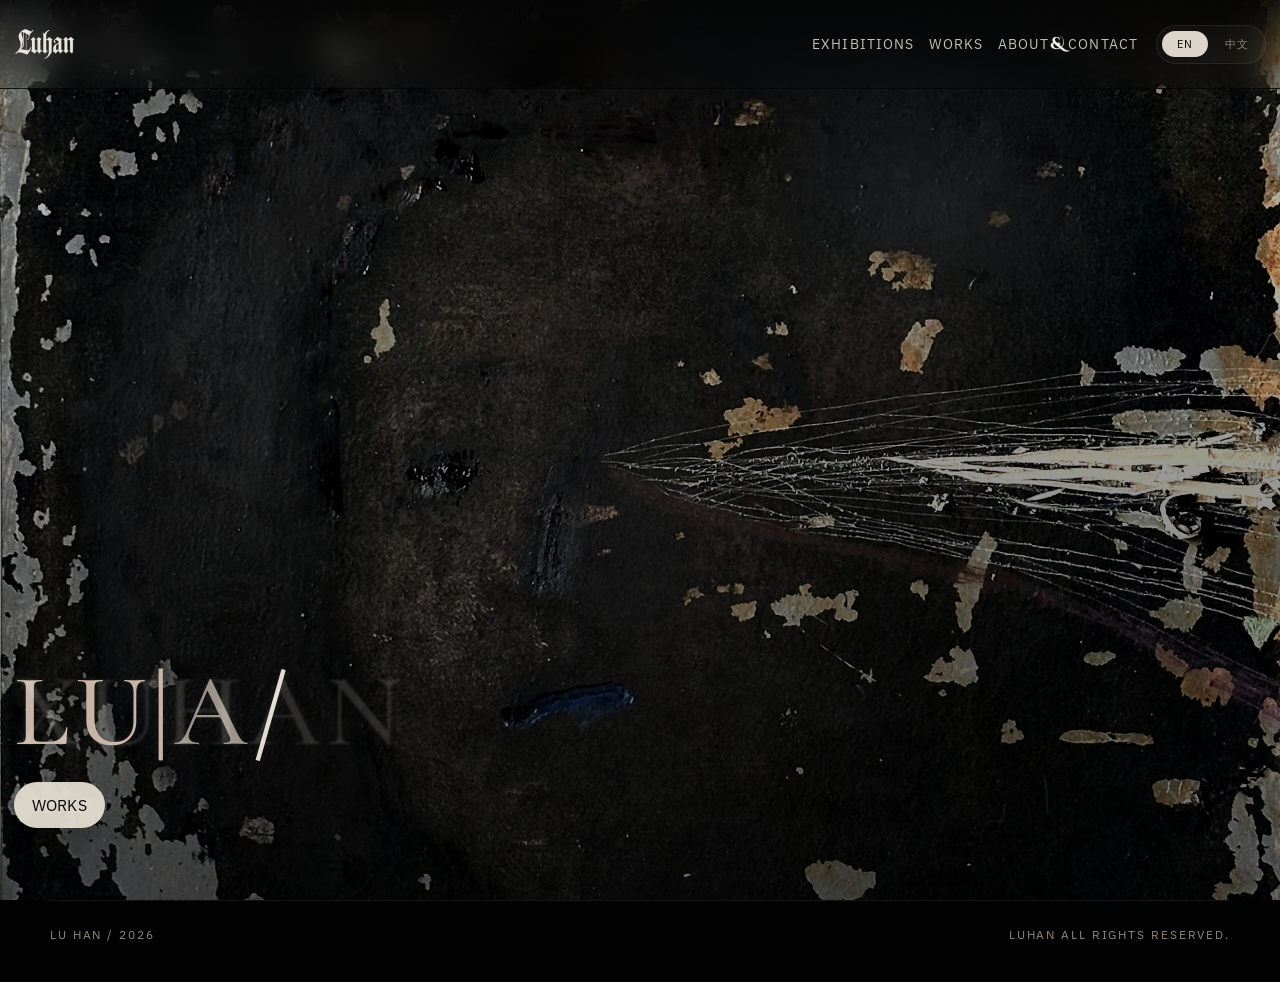
==== commit 48d5abee: "refine exhibition mobile layout" ====
--- a/index.html
+++ b/index.html
@@ -20,7 +20,7 @@
         </a>
         <div class="site-nav">
           <nav class="site-nav__links" aria-label="Primary">
-            <a href="./index.html" aria-current="page" data-i18n="nav.home">Home</a>
+            <a href="./exhibitions.html" data-i18n="nav.exhibitions">Exhibitions</a>
             <a href="./works/index.html" data-i18n="nav.works">Works</a>
             <a href="./about.html" data-i18n="nav.aboutContact">About&Contact</a>
           </nav>
--- a/assets/css/styles.css
+++ b/assets/css/styles.css
@@ -183,13 +183,16 @@
 .site-nav {
   display: flex;
   align-items: center;
-  gap: 22px;
+  gap: 18px;
+  min-width: 0;
 }
 
 .site-nav__links {
   display: flex;
   align-items: center;
-  gap: 18px;
+  gap: 15px;
+  row-gap: 8px;
+  min-width: 0;
   font-size: 0.88rem;
   letter-spacing: 0.08em;
   text-transform: uppercase;
@@ -198,6 +201,7 @@
 .site-nav__links a {
   position: relative;
   padding: 8px 0;
+  white-space: nowrap;
   color: var(--text-soft);
   transition: color var(--transition-fast);
 }
@@ -824,6 +828,234 @@
   margin-top: 12px;
 }
 
+.exhibitions-layout {
+  display: grid;
+  grid-template-columns: minmax(0, 0.95fr) minmax(320px, 1.05fr);
+  gap: 28px;
+  margin-top: 40px;
+}
+
+.exhibitions-stack {
+  display: grid;
+  gap: 22px;
+}
+
+.exhibitions-note {
+  margin-top: 20px;
+  color: var(--text-dim);
+  font-size: 0.78rem;
+  letter-spacing: 0.14em;
+  line-height: 1.7;
+  text-transform: uppercase;
+}
+
+
+
+
+
+.exhibition-panel {
+  width: min(100%, 1040px);
+  margin: 28px auto 0;
+  display: grid;
+  grid-template-columns: minmax(280px, 0.66fr) minmax(0, 1fr);
+  gap: 34px;
+  align-items: start;
+  padding: 28px;
+}
+
+.exhibition-panel__media-block {
+  display: grid;
+  gap: 14px;
+  align-self: start;
+}
+
+.exhibition-kicker {
+  display: none;
+}
+
+.exhibition-title {
+  margin: 0;
+  font-family: var(--serif);
+  font-size: clamp(2.2rem, 4.6vw, 4.1rem);
+  font-weight: 500;
+  line-height: 0.94;
+}
+
+.exhibition-copy-panel {
+  display: grid;
+  gap: 18px;
+  align-content: start;
+  justify-items: start;
+  text-align: left;
+}
+
+
+.exhibition-lead {
+  margin: 0;
+  max-width: 52ch;
+}
+
+.exhibition-title,
+.exhibition-lead,
+.exhibition-info-list,
+.exhibition-schedule-list {
+  width: 100%;
+  text-align: left;
+}
+
+.exhibition-info-list {
+  display: grid;
+  gap: 10px;
+}
+
+.exhibition-info-row {
+  display: grid;
+  grid-template-columns: 182px minmax(0, 1fr);
+  gap: 18px;
+  align-items: start;
+  padding-top: 10px;
+  border-top: 1px solid rgba(255, 255, 255, 0.06);
+}
+
+.exhibition-info-row:first-child {
+  padding-top: 0;
+  border-top: 0;
+}
+
+.exhibition-info-row__label {
+  color: var(--text-dim);
+  font-size: 0.74rem;
+  letter-spacing: 0.14em;
+  line-height: 1.55;
+  text-transform: uppercase;
+}
+
+.exhibition-info-row__value {
+  margin: 0;
+  color: var(--text);
+  line-height: 1.55;
+}
+
+.exhibition-divider {
+  height: 1px;
+  background: linear-gradient(90deg, rgba(255,255,255,0.12), rgba(255,255,255,0.02));
+}
+
+.exhibition-section-title {
+  margin-bottom: 0;
+}
+
+.exhibition-section-title[hidden] {
+  display: none;
+}
+
+.exhibition-schedule-list {
+  display: grid;
+  gap: 10px;
+}
+
+.exhibition-schedule-row {
+  display: grid;
+  grid-template-columns: 182px minmax(0, 1fr);
+  gap: 18px;
+  align-items: start;
+  padding-top: 10px;
+  border-top: 1px solid rgba(255, 255, 255, 0.06);
+}
+
+.exhibition-schedule-row:first-child {
+  padding-top: 0;
+  border-top: 0;
+}
+
+.exhibition-schedule-row__label {
+  color: var(--text-dim);
+  font-size: 0.74rem;
+  letter-spacing: 0.14em;
+  line-height: 1.55;
+  text-transform: uppercase;
+}
+
+.exhibition-schedule-row__body {
+  display: grid;
+  gap: 3px;
+}
+
+.exhibition-schedule-row__date {
+  color: var(--text);
+}
+
+.exhibition-schedule-row__time {
+  color: var(--text-soft);
+}
+
+.exhibition-media-stage {
+  position: relative;
+  overflow: hidden;
+  width: 100%;
+  aspect-ratio: 7 / 10;
+  border-radius: var(--radius-lg);
+  cursor: pointer;
+}
+
+.exhibition-media-frame {
+  position: absolute;
+  inset: 0;
+  display: grid;
+  place-items: center;
+  padding: 0;
+  opacity: 0;
+  transition: opacity 1.15s ease;
+}
+
+.exhibition-media-frame.is-active {
+  opacity: 1;
+}
+
+.exhibition-media-frame img {
+  width: 100%;
+  height: 100%;
+  object-fit: contain;
+  align-self: center;
+  justify-self: center;
+}
+
+.exhibition-media-controls {
+  display: flex;
+  justify-content: center;
+  gap: 8px;
+  margin-top: 0;
+}
+
+.exhibition-media-toggle {
+  width: 18px;
+  height: 18px;
+  padding: 0;
+  border: 0;
+  background: transparent;
+  display: inline-grid;
+  place-items: center;
+}
+
+.exhibition-media-toggle__dot {
+  width: 7px;
+  height: 7px;
+  border-radius: 999px;
+  background: rgba(255,255,255,0.24);
+  transition: transform var(--transition-fast), background var(--transition-fast), box-shadow var(--transition-fast);
+}
+
+.exhibition-media-toggle:hover .exhibition-media-toggle__dot {
+  background: rgba(255,255,255,0.52);
+}
+
+.exhibition-media-toggle.is-active .exhibition-media-toggle__dot {
+  background: rgba(255,255,255,0.86);
+  box-shadow: 0 0 14px rgba(255,255,255,0.24);
+  transform: scale(1.08);
+}
+
+
 .about-portrait {
   overflow: hidden;
   padding: 0;
@@ -877,7 +1109,7 @@
 }
 
 .about-contact-grid {
-  grid-template-columns: repeat(3, minmax(0, 1fr));
+  grid-template-columns: repeat(4, minmax(0, 1fr));
   gap: 20px;
 }
 
@@ -948,6 +1180,23 @@
   color: #a4ee8f;
 }
 
+.about-contact-card__handle.about-contact-card__handle--pdf {
+  color: #75a8ff;
+}
+
+.about-contact-card__handle.about-contact-card__handle--pdf:hover {
+  color: #9bc0ff;
+}
+
+#about-contact-pdf-card .about-contact-card__handle {
+  color: #75a8ff;
+}
+
+#about-contact-pdf-card:hover .about-contact-card__handle,
+#about-contact-pdf-card:focus-within .about-contact-card__handle {
+  color: #9bc0ff;
+}
+
 .contact-icon--instagram {
   color: #f7d5ef;
   background:
@@ -968,6 +1217,12 @@
   border-color: rgba(88, 214, 97, 0.24);
 }
 
+.contact-icon--pdf {
+  color: #75a8ff;
+  background: rgba(88, 134, 255, 0.12);
+  border-color: rgba(117, 168, 255, 0.24);
+}
+
 .about-contact-grid .about-contact-card.reveal {
   opacity: 0;
   transform: translate3d(-54px, 0, 0);
@@ -989,6 +1244,10 @@
 
 .about-contact-grid .about-contact-card:nth-child(3).reveal {
   transition-delay: 460ms;
+}
+
+.about-contact-grid .about-contact-card:nth-child(4).reveal {
+  transition-delay: 630ms;
 }
 
 .contact-stage {
@@ -1410,7 +1669,9 @@
   }
 
   .about-layout,
-  .contact-layout {
+  .contact-layout,
+  .exhibitions-layout,
+  .exhibition-entry {
     grid-template-columns: 1fr;
   }
 }
@@ -1427,12 +1688,14 @@
   }
 
   .site-nav {
-    gap: 14px;
+    gap: 12px;
   }
 
   .site-nav__links {
-    gap: 12px;
-    font-size: 0.82rem;
+    gap: 10px;
+    row-gap: 7px;
+    font-size: 0.78rem;
+    letter-spacing: 0.06em;
   }
 
   .hero {
@@ -1446,6 +1709,8 @@
   .about-contact-grid {
     grid-template-columns: repeat(2, minmax(0, 1fr));
   }
+
+
 
   .modal__dialog {
     grid-template-columns: 1fr;
@@ -1477,12 +1742,22 @@
   }
 
   .site-nav__links {
+    flex: 1 1 auto;
     flex-wrap: wrap;
+    gap: 8px 12px;
+    font-size: 0.74rem;
+    letter-spacing: 0.05em;
   }
 
   .page-shell {
-    padding-top: 122px;
+    padding-top: 24px;
     padding-bottom: 62px;
+  }
+
+  body[data-page="works-year"] .year-grid,
+  body[data-page="about"] .about-layout,
+  body[data-page="exhibitions"] .exhibition-panel {
+    margin-top: 12px;
   }
 
   .hero {
@@ -1498,6 +1773,59 @@
   .archive-grid,
   .about-contact-grid {
     grid-template-columns: 1fr;
+  }
+
+  .exhibition-media-stage {
+    aspect-ratio: 73 / 100;
+  }
+
+  body[data-page="exhibitions"] .exhibition-media-frame img {
+    object-fit: contain;
+    object-position: center center;
+  }
+
+  .exhibition-panel {
+    grid-template-columns: 1fr;
+    gap: 18px;
+    padding: 14px;
+  }
+
+  .exhibition-panel__media-block {
+    width: 100%;
+    max-width: none;
+  }
+
+  body[data-page="exhibitions"] .exhibition-copy-panel {
+    gap: 16px;
+    padding-left: 0;
+  }
+
+  body[data-page="exhibitions"] .exhibition-title,
+  body[data-page="exhibitions"] .exhibition-lead,
+  body[data-page="exhibitions"] .exhibition-info-row,
+  body[data-page="exhibitions"] .exhibition-schedule-row {
+    margin-left: 0;
+  }
+
+  body[data-page="exhibitions"][data-lang="zh"] .exhibition-title {
+    font-family: var(--serif-zh);
+    font-size: clamp(1.96rem, 10.2vw, 2.7rem);
+    line-height: 1.06;
+    letter-spacing: 0;
+    word-break: keep-all;
+    overflow-wrap: normal;
+    text-wrap: balance;
+  }
+
+  body[data-page="exhibitions"][data-lang="zh"] .exhibition-lead {
+    word-break: keep-all;
+    overflow-wrap: normal;
+  }
+
+  .exhibition-info-row,
+  .exhibition-schedule-row {
+    grid-template-columns: 1fr;
+    gap: 6px;
   }
 
   .content-panel,
@@ -1980,6 +2308,11 @@
   opacity: 1;
 }
 
+.modal.is-closing {
+  opacity: 0;
+  transition-duration: 520ms;
+}
+
 .modal__backdrop {
   opacity: 0;
   background: rgba(0, 0, 0, 0.72);
@@ -1991,6 +2324,13 @@
   opacity: 1;
   background: rgba(0, 0, 0, 0.84);
   backdrop-filter: blur(18px);
+}
+
+.modal.is-closing .modal__backdrop {
+  opacity: 0;
+  background: rgba(0, 0, 0, 0.58);
+  backdrop-filter: blur(0);
+  transition-duration: 360ms;
 }
 
 .modal__dialog {
@@ -2039,6 +2379,13 @@
   transform: scale(1);
 }
 
+.modal.is-closing .modal__figure img {
+  opacity: 0;
+  filter: brightness(0.56) saturate(0.82) contrast(1.01) blur(3px);
+  transform: scale(0.994);
+  transition-duration: 520ms;
+}
+
 .modal__body {
   width: min(900px, calc(100vw - 56px));
   max-width: 100%;
@@ -2340,12 +2687,16 @@
 body[data-page="home"].home-intro-active .brand__signature,
 body[data-page="home"].home-intro-active .site-nav__links,
 body[data-page="home"].home-intro-active .language-toggle,
-body[data-page="home"].home-intro-active .hero__artist,
 body[data-page="home"].home-intro-active .hero__cta-row {
   opacity: 0;
   will-change: opacity, transform;
   backface-visibility: hidden;
   transform: translate3d(0, 0, 0);
+}
+
+body[data-page="home"].home-intro-active .hero__artist {
+  will-change: opacity, transform, filter;
+  backface-visibility: hidden;
 }
 
 body[data-page="home"] .hero__stage,
@@ -2412,7 +2763,101 @@
 }
 
 body[data-page="home"].home-intro-active .hero__artist {
-  animation: sandNameRevealSmooth 980ms cubic-bezier(0.18, 0.72, 0.2, 1) 1.56s forwards;
+  animation: none;
+}
+
+body[data-page="home"] .hero__artist {
+  position: relative;
+  display: inline-block;
+  min-height: 0.92em;
+  white-space: nowrap;
+  isolation: isolate;
+}
+
+body[data-page="home"] .hero__artist-char {
+  display: inline-block;
+  color: var(--hero-char-color, currentColor);
+  -webkit-text-fill-color: currentColor;
+}
+
+body[data-page="home"] .hero__artist::before,
+body[data-page="home"] .hero__artist::after {
+  pointer-events: none;
+}
+
+body[data-page="home"] .hero__artist::before {
+  content: attr(data-ghost);
+  position: absolute;
+  inset: 0;
+  opacity: 0;
+  color: rgba(255, 248, 239, 0.56);
+  white-space: nowrap;
+  transform: translate3d(0, 0, 0);
+  text-shadow: 0 0 8px rgba(255, 255, 255, 0.08), 0 0 20px rgba(199, 210, 255, 0.06);
+  mix-blend-mode: screen;
+}
+
+body[data-page="home"].home-intro-active .hero__artist.is-queued {
+  opacity: 0;
+  transform: translate3d(0, 16px, 0);
+}
+
+body[data-page="home"].home-intro-active .hero__artist.is-decoding,
+body[data-page="home"].home-intro-active .hero__artist.is-settling,
+body[data-page="home"].home-intro-active .hero__artist.is-locked,
+body[data-page="home"].home-intro-complete .hero__artist.is-locked {
+  opacity: 1;
+  transform: translate3d(0, 0, 0);
+}
+
+body[data-page="home"] .hero__artist.is-decoding {
+  text-shadow:
+    0 0 10px rgba(255, 255, 255, 0.08),
+    0 0 22px rgba(255, 255, 255, 0.04),
+    0 0 34px rgba(167, 189, 255, 0.035);
+  animation:
+    homeNameDecodeEntrance 520ms cubic-bezier(0.16, 0.72, 0.2, 1) forwards,
+    homeNameDecodePulse 520ms cubic-bezier(0.3, 0.08, 0.22, 1) 280ms infinite alternate;
+  letter-spacing: 0.055em;
+}
+
+body[data-page="home"] .hero__artist.is-decoding::before {
+  opacity: 0.24;
+  filter: blur(0.8px);
+  animation: homeNameGhostTrail 480ms ease-in-out infinite alternate;
+}
+
+body[data-page="home"] .hero__artist.is-decoding::after,
+body[data-page="home"] .hero__artist.is-settling::after {
+  content: "";
+  position: absolute;
+  inset: -0.03em -0.05em;
+  background: linear-gradient(90deg, transparent 0%, rgba(255, 255, 255, 0.12) 42%, rgba(185, 201, 255, 0.08) 58%, transparent 100%);
+  mix-blend-mode: screen;
+  opacity: 0;
+}
+
+body[data-page="home"] .hero__artist.is-decoding::after {
+  animation: homeNameDecodeSweep 620ms ease-in-out infinite;
+}
+
+body[data-page="home"] .hero__artist.is-locked {
+  text-shadow: 0 0 14px rgba(255, 255, 255, 0.05), 0 0 28px rgba(191, 206, 255, 0.025);
+}
+
+body[data-page="home"] .hero__artist.is-settling {
+  text-shadow: 0 0 16px rgba(255, 255, 255, 0.065), 0 0 30px rgba(191, 206, 255, 0.04);
+  animation: homeNameSettleLock 460ms cubic-bezier(0.18, 0.68, 0.22, 1) forwards;
+}
+
+body[data-page="home"] .hero__artist.is-settling::before {
+  opacity: 0.18;
+  filter: blur(0.82px);
+  animation: homeNameGhostSettle 460ms cubic-bezier(0.18, 0.68, 0.22, 1) forwards;
+}
+
+body[data-page="home"] .hero__artist.is-settling::after {
+  animation: homeNameSettleSweep 460ms cubic-bezier(0.2, 0.68, 0.24, 1) forwards;
 }
 
 body[data-page="home"].home-intro-active .hero__cta-row {
@@ -2475,9 +2920,149 @@
   }
 }
 
+@keyframes homeNameDecodeEntrance {
+  0% {
+    opacity: 0;
+    transform: translate3d(0, 18px, 0);
+    filter: blur(2.2px);
+  }
+  40% {
+    opacity: 0.34;
+    transform: translate3d(0, 10px, 0);
+    filter: blur(1.45px);
+  }
+  100% {
+    opacity: 1;
+    transform: translate3d(0, 0, 0);
+    filter: blur(0);
+  }
+}
+
+@keyframes homeNameDecodePulse {
+  0% {
+    opacity: 0.86;
+    transform: translate3d(0, 0.5px, 0);
+  }
+  48% {
+    opacity: 0.98;
+    transform: translate3d(0, -0.4px, 0);
+  }
+  100% {
+    opacity: 0.92;
+    transform: translate3d(0, 0, 0);
+  }
+}
+
+@keyframes homeNameDecodeSweep {
+  0% {
+    opacity: 0;
+    transform: translate3d(-14%, 0, 0) scaleX(0.96);
+  }
+  22% {
+    opacity: 0.18;
+  }
+  62% {
+    opacity: 0.06;
+  }
+  100% {
+    opacity: 0;
+    transform: translate3d(14%, 0, 0) scaleX(1.02);
+  }
+}
+
+@keyframes homeNameGhostTrail {
+  0% {
+    opacity: 0.14;
+    transform: translate3d(-0.022em, 0.018em, 0);
+  }
+  50% {
+    opacity: 0.26;
+    transform: translate3d(0.028em, -0.015em, 0);
+  }
+  100% {
+    opacity: 0.18;
+    transform: translate3d(0.012em, 0.008em, 0);
+  }
+}
+
+@keyframes homeNameSettleLock {
+  0% {
+    opacity: 0.92;
+    letter-spacing: 0.038em;
+    transform: translate3d(0, -0.35px, 0);
+    text-shadow: 0 0 16px rgba(255, 255, 255, 0.08), 0 0 32px rgba(196, 208, 255, 0.05);
+  }
+  18% {
+    opacity: 1;
+    letter-spacing: 0.032em;
+    transform: translate3d(0.014em, 0, 0);
+  }
+  44% {
+    letter-spacing: 0.027em;
+    transform: translate3d(-0.01em, 0, 0);
+  }
+  71% {
+    letter-spacing: 0.022em;
+    transform: translate3d(0.006em, 0, 0);
+  }
+  100% {
+    opacity: 1;
+    letter-spacing: 0.018em;
+    transform: translate3d(0, 0, 0);
+    text-shadow: 0 0 14px rgba(255, 255, 255, 0.05), 0 0 24px rgba(191, 206, 255, 0.02);
+  }
+}
+
+@keyframes homeNameGhostSettle {
+  0% {
+    opacity: 0.2;
+    filter: blur(1px);
+    transform: translate3d(0.028em, -0.014em, 0);
+  }
+  28% {
+    opacity: 0.11;
+    transform: translate3d(-0.018em, 0.009em, 0);
+  }
+  58% {
+    opacity: 0.09;
+    transform: translate3d(0.012em, -0.005em, 0);
+  }
+  84% {
+    opacity: 0.05;
+    transform: translate3d(-0.005em, 0.002em, 0);
+  }
+  100% {
+    opacity: 0;
+    filter: blur(0.2px);
+    transform: translate3d(0, 0, 0);
+  }
+}
+
+@keyframes homeNameSettleSweep {
+  0% {
+    opacity: 0.13;
+    transform: translate3d(5%, 0, 0) scaleX(1.01);
+  }
+  24% {
+    opacity: 0.05;
+  }
+  53% {
+    opacity: 0.1;
+  }
+  78% {
+    opacity: 0.04;
+  }
+  100% {
+    opacity: 0;
+    transform: translate3d(1%, 0, 0) scaleX(1);
+  }
+}
+
 @media (prefers-reduced-motion: reduce) {
   body[data-page="home"] .hero__stage::before,
-  body[data-page="home"] .hero__stage::after {
+  body[data-page="home"] .hero__stage::after,
+  body[data-page="home"] .hero__artist::before,
+  body[data-page="home"] .hero__artist::after {
     display: none;
   }
 }
